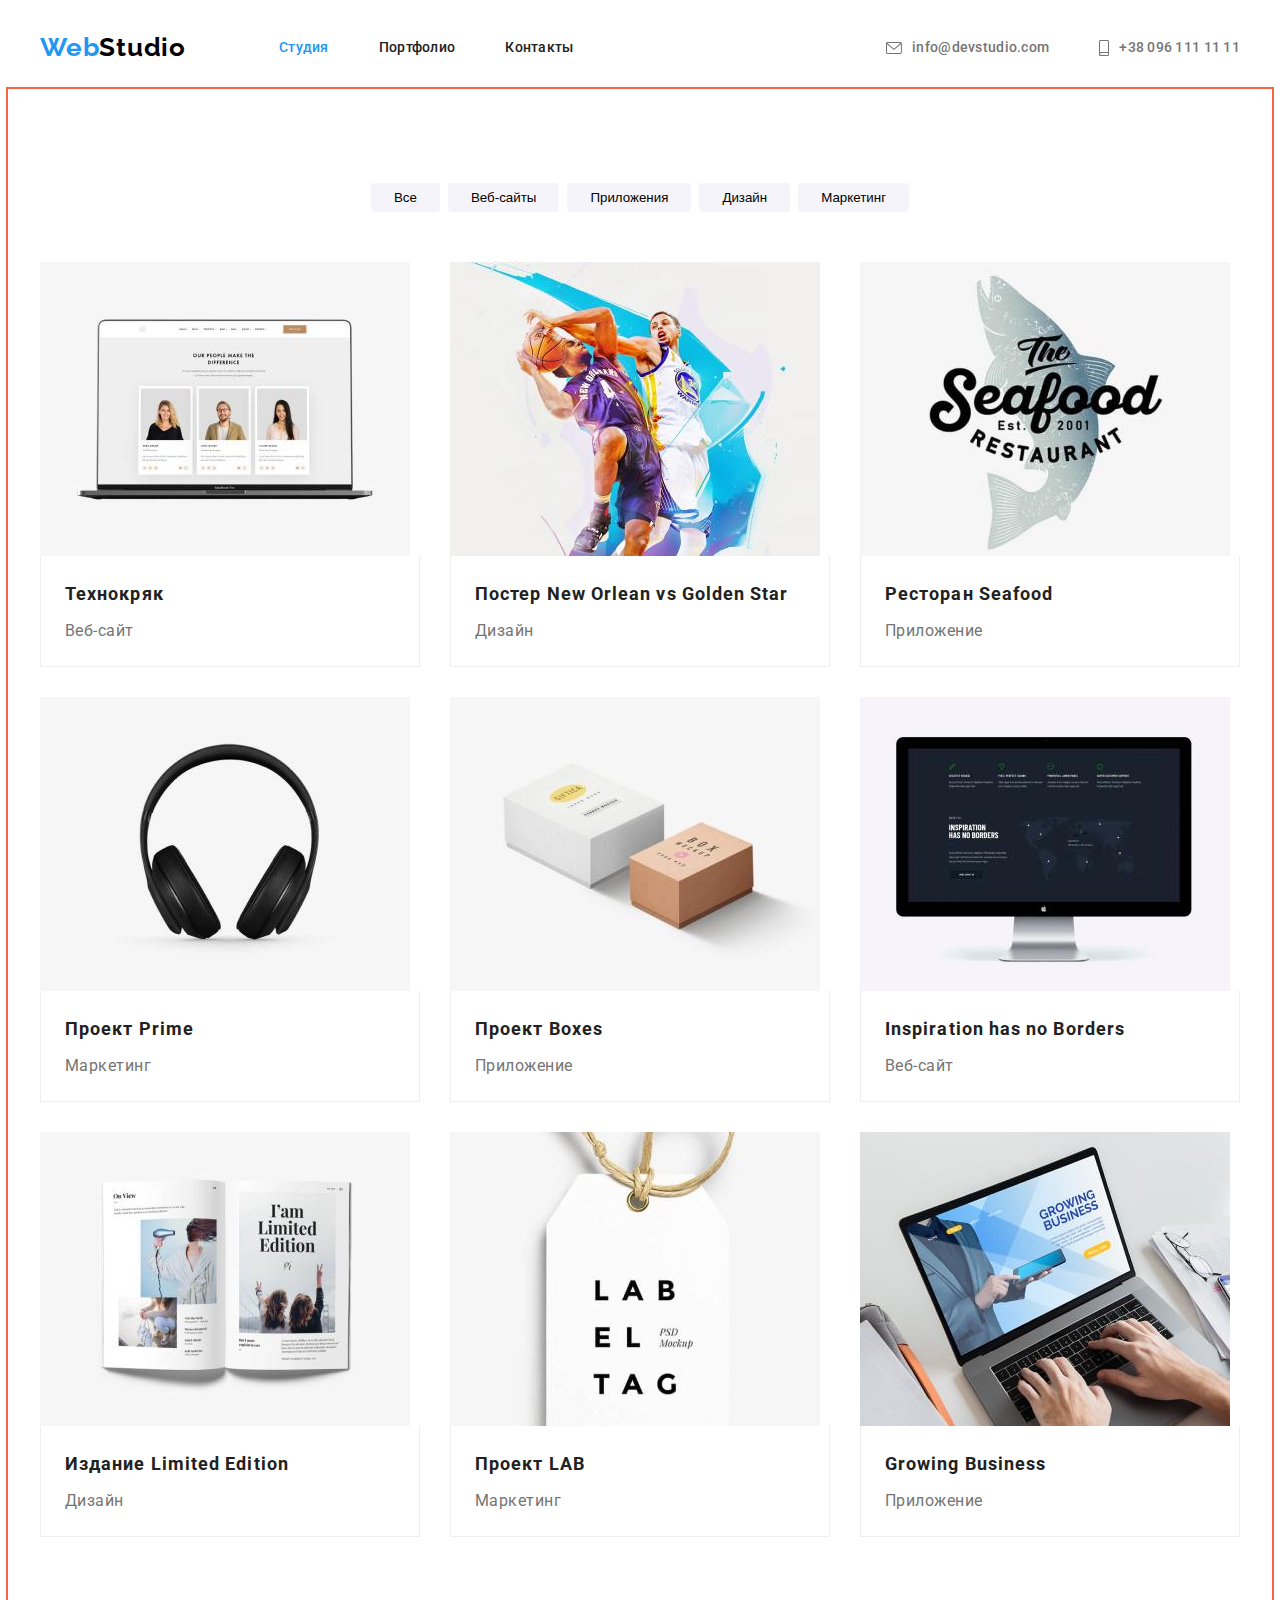
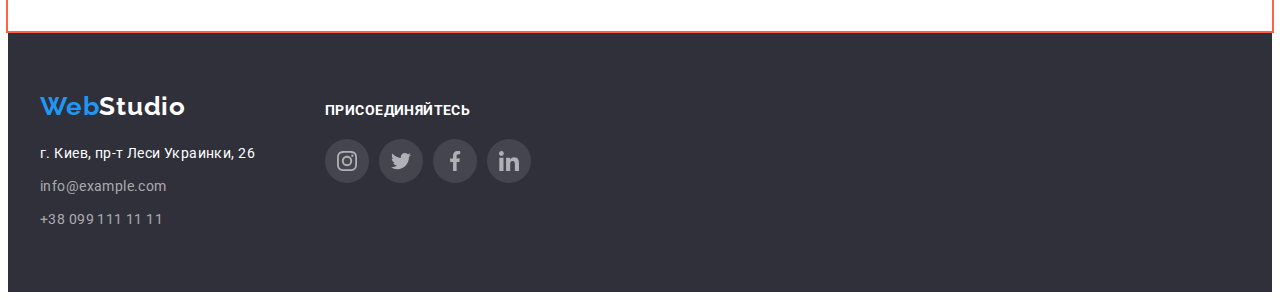
==== portfolio.html @ c6e849de "without-box-shadows" ====
<!DOCTYPE html>
<html lang="ru">
	<head>
		<meta charset="UTF-8" />
		<meta http-equiv="X-UA-Compatible" content="IE=edge" />
		<meta name="viewport" content="width=device-width, initial-scale=1.0" />
		<title>Студия</title>

		<link rel="stylesheet" href="https://cdnjs.cloudflare.com/ajax/libs/modern-normalize/1.1.0/modern-normalize.min.css"
			integrity="sha512-wpPYUAdjBVSE4KJnH1VR1HeZfpl1ub8YT/NKx4PuQ5NmX2tKuGu6U/JRp5y+Y8XG2tV+wKQpNHVUX03MfMFn9Q=="
			crossorigin="anonymous" referrerpolicy="no-referrer" />

		<link rel="preconnect" href="https://fonts.googleapis.com">
		<link rel="preconnect" href="https://fonts.gstatic.com" crossorigin>
		<link
			href="https://fonts.googleapis.com/css2?family=Raleway:wght@700&family=Roboto:wght@400;500;700;900&display=swap"
			rel="stylesheet">

		<link rel="stylesheet" href="./css/styles.css">
	</head>
<body>
	<!--HEADER-->
	<header class="page-header">
		<div class="container header-container">
			<nav class="site-nav">
				<a class="header-logo link" href=""><span class="accent">Web</span>Studio</a>
				<ul class="nav-list list">
					<li class="nav-list-item">
						<a class="nav-list-link link current" href="./index.html">Студия</a>
					</li>
					<li class="nav-list-item">
						<a class="nav-list-link link" href="./portfolio.html">Портфолио</a>
					</li>
					<li class="nav-list-item">
						<a class="nav-list-link link" href="">Контакты</a>
					</li>
				</ul>
			</nav>
			<ul class="contacts-list list">
				<li class="contacts-list-item">
					<a class="email link email-link" href="mailto:info@devstudio.com">
						<svg class="email-img" width="16" height="12">
							<use href="./images/icons.svg#envelope"></use>
						</svg>
						info@devstudio.com</a>
				</li>
				<li class="contacts-list-item">
					<a class="phone-number link phone-number-link" href="tel:+380961111111">
						<svg class="phone-number-img" width="10" height="16">
							<use href="./images/icons.svg#smartphone"></use>
						</svg>
						+38 096 111 11 11</a>
				</li>
			</ul>
		</div>
	</header>
	<main>
		<!--OUR-WORKS-->
		<section class="our-works section">
			<div class="container">
				<h1 class="visually-hidden">Наши работы</h1>
				<ul class="works-types-list list">
					<li class="works-types-item"><button class="works-types-btn" type="button">Все</button></li>
					<li class="works-types-item"><button class="works-types-btn" type="button">Веб-сайты</button></li>
					<li class="works-types-item"><button class="works-types-btn" type="button">Приложения</button></li>
					<li class="works-types-item"><button class="works-types-btn" type="button">Дизайн</button></li>
					<li class="works-types-item"><button class="works-types-btn" type="button">Маркетинг</button></li>
				</ul>
				<ul class="works-list list">
					<li class="works-list-item">
						<a class="works-list-link link" href="">
							<img class="works-list-img" src="./images/portfolio/portfolio-img-1.jpg" alt="фото людей на экране ноутбука"
								width="370" height="294" />
							<div class="works-list-desciption">
								<h2 class="works-list-title"> Технокряк</h2>
								<p class="works-list-type">Веб-сайт</p>
							</div>
						</a>
					</li>
					<li class="works-list-item">
						<a class="works-list-link link" href="">
							<img class="works-list-img" src="./images/portfolio/portfolio-img-2.jpg" alt="баскетболисты играют"
								width="370" height="294" />
							<div class="works-list-desciption">
								<h2 class="works-list-title">Постер<span lang="en"> New Orlean vs Golden Star</span></h2>
								<p class="works-list-type">Дизайн</p>
							</div>
						</a>
					</li>
					<li class="works-list-item">
						<a class="works-list-link link" href="">
							<img class="works-list-img" src="./images/portfolio/portfolio-img-3.jpg" alt="рыба и надпись" width="370"
								height="294" />
							<div class="works-list-desciption">
								<h2 class="works-list-title">Ресторан<span lang="en"> Seafood</span></h2>
								<p class="works-list-type">Приложение</p>
							</div>
						</a>
					</li>
					<li class="works-list-item">
						<a class="works-list-link link" href="">
							<img class="works-list-img" src="./images/portfolio/portfolio-img-4.jpg" alt="наушники" width="370"
								height="294" />
							<div class="works-list-desciption">
								<h2 class="works-list-title">Проект<span lang="en"> Prime</span></h2>
								<p class="works-list-type">Маркетинг</p>
							</div>
						</a>
					<li class="works-list-item">
						<a class="works-list-link link" href="">
							<img class="works-list-img" src="./images/portfolio/portfolio-img-5.jpg" alt="две коробки" width="370"
								height="294" />
							<div class="works-list-desciption">
								<h2 class="works-list-title">Проект<span lang="en"> Boxes</span></h2>
								<p class="works-list-type">Приложение</p>
							</div>
						</a>
					</li>
					<li class="works-list-item">
						<a class="works-list-link link" href="">
							<img class="works-list-img" src="./images/portfolio/portfolio-img-6.jpg" alt="экран компьютера" width="370"
								height="294" />
							<div class="works-list-desciption">
								<h2 class="works-list-title" lang="en">Inspiration has no Borders</h2>
								<p class="works-list-type">Веб-сайт</p>
							</div>
						</a>
					</li>
					<li class="works-list-item">
						<a class="works-list-link link" href="">
							<img class="works-list-img" src="./images/portfolio/portfolio-img-7.jpg" alt="разворот журнала" width="370"
								height="294" />
							<div class="works-list-desciption">
								<h2 class="works-list-title">Издание<span lang="en"> Limited Edition</span></h2>
								<p class="works-list-type">Дизайн</p>
							</div>
						</a>
					</li>
					<li class="works-list-item">
						<a class="works-list-link link" href="">
							<img class="works-list-img" src="./images/portfolio/portfolio-img-8.jpg" alt="бирка" width="370"
								height="294" />
							<div class="works-list-desciption">
								<h2 class="works-list-title">Проект<span lang="en"> LAB</span></h2>
								<p class="works-list-type">Маркетинг</p>
							</div>
						</a>
					</li>
					<li class="works-list-item">
						<a class="works-list-link link" href="">
							<img class="works-list-img" src="./images/portfolio/portfolio-img-9.jpg" alt="печатает на ноутбуке"
								width="370" height="294" />
							<div class="works-list-desciption">
								<h2 class="works-list-title" lang="en">Growing Business</h2>
								<p class="works-list-type">Приложение</p>
							</div>
						</a>
					</li>
				</ul>
			</div>
		</section>
	</main>
	<footer class="footer">
		<div class="container footer-container">
			<div class="footer-container-left">
				<a class="footer-logo link" href=""><span class="accent">Web</span>Studio</a>
				<address>
					<ul class="footer-contacts-list list">
						<li class="footer-contacts-list-item">
							<a class="address-link link" href="https://goo.gl/maps/RTk6qTBhX3mVBBe47" target="_blank"
								rel="noopener noreferrer">г. Киев, пр-т
								Леси Украинки, 26</a>
						</li>
						<li class="footer-contacts-list-item">
							<a class="contacts-list-link link" href="mailto:info@example.com">info@example.com</a>
						</li>
						<li class="footer-contacts-list-item">
							<a class="contacts-list-link link" href="tel:+380991111111">+38 099 111 11 11</a>
						</li>
					</ul>
				</address>
			</div>
			<div class="footer-container-right">
				<p class="action-text">ПРИСОЕДИНЯЙТЕСЬ</p>
				<ul class="footer-social-list list">
					<li class="footer-social-list-item">
						<a href="" class="footer-social-list-link">
							<svg class="footer-social-list-icon" width="20" height="20">
								<use href="./images/icons.svg#instagram"></use>
							</svg>
						</a>
					</li>
					<li class="footer-social-list-item">
						<a href="" class="footer-social-list-link">
							<svg class="footer-social-list-icon" width="20" height="20">
								<use href="./images/icons.svg#twitter"></use>
							</svg>
						</a>
					</li>
					<li class="footer-social-list-item">
						<a href="" class="footer-social-list-link">
							<svg class="footer-social-list-icon" width="20" height="20">
								<use href="./images/icons.svg#facebook"></use>
							</svg>
						</a>
					</li>
					<li class="footer-social-list-item">
						<a href="" class="footer-social-list-link">
							<svg class="footer-social-list-icon" width="20" height="20">
								<use href="./images/icons.svg#linkedin"></use>
							</svg>
						</a>
					</li>
				</ul>
			</div>
	
		</div>
	</footer>
</body>
</html>
---- css/styles.css ----
:root {
	--primary-font-family: 'Roboto', Verdana, Tahoma,sans-serif;
	--secondary-font-family: 'Raleway', Verdana, Tahoma, sans-serif;
	--primary-text-color: #757575;
	--secondary-text-color: #212121;
	--primary-white-color: #FFFFFF;
	--accent-color: #2196F3;
	--icon-color: #AFB1B8;
	--secondary-background-color: #F5F4FA;
	
}

h1,
h2,
h3,
h4,
h5,
h6,
p {
	margin-top: 0;
	margin-bottom: 0;
}

ul {
	margin-top: 0;
	margin-bottom: 0;
	padding-left: 0;
}

img {
	display: block;
}

.link {
	text-decoration: none;
}

.list {
	list-style: none;
}

body {
	font-family: var(--primary-font-family);
	color: var(--primary-text-color);
}

.container {
	width: 1200px;
	padding-left: 15px;
	padding-right: 15px;
	margin-left: auto;
	margin-right: auto;
	/* outline: 2px solid teal; */
	}

.section {
	padding-top: 94px;
	padding-bottom: 94px;
	outline: 2px solid tomato;
}

/* =============== COMPONENTS =============== */

.title {
	margin-bottom: 50px;

	font-weight: 700;
	font-size: 36px;
	line-height: 1.67;
	text-align: center;		
	letter-spacing: 0.03em;
	color: var(--secondary-text-color);
}


/* =============== HEADER =============== */
.page-header {
		border-bottom-width: 1px;
		border-bottom-style: solid;
		border-bottom-color:#ECECEC;
		'/* outline: 2px solid tomato; */'
}

.header-container {
		display: flex;
		align-items: center;
}

.site-nav {
		display: flex;
		align-items: center;
	}

.nav-list-link{
	display: block;
	padding-top: 32px;
	padding-bottom: 32px;
}

.header-logo {
	padding-top: 24px;
	padding-bottom: 25px;
	margin-right: 93px;
	font-family: var(--secondary-font-family);
	font-weight: 700;
	font-size: 26px;
	line-height: 1.19;
	letter-spacing: 0.03em;
	color: #000000;
}

.nav-list {
	display: flex;
	align-items: center;
}

.nav-list-item:not(:last-child) {
	margin-right: 50px;
}

.contacts-list {
	display: flex;
	align-items: center;
	margin-left: auto;
}

.accent {
	color: var(--accent-color)
}

.nav-list-link {
	font-weight: 500;
	font-size: 14px;
	line-height: 1.14;
	letter-spacing: 0.02em;
	color: var(--secondary-text-color);
}
.nav-list-link:hover, 
.nav-list-link:focus {
	color: var(--accent-color);
}

.current{
	color: var(--accent-color);
}

.contacts-list-item:not(:last-child){
	margin-right: 50px;
	margin-left: auto;
}

.email {
	font-weight: 500;
	font-size: 14px;
	line-height: 1.14;
	letter-spacing: 0.02em;
	color: inherit;
}
.email-link{
	display: flex;
	align-items: center;

}

.email:hover,
.email:focus {
	color: var(--accent-color);
}

.email:hover .email-img, 
.email:focus .email-img{
	fill: var(--accent-color);
	}

.email-img{
	margin-right: 10px;
	fill:var(--primary-text-color);
}

.phone-number {
	font-weight: 500;
	font-size: 14px;
	line-height: 1.14;
	letter-spacing: 0.02em;
	color: inherit;
}

.phone-number-link{
	display: flex;
	align-items: center;
}

.phone-number:hover,
.phone-number:focus {
	color: var(--accent-color);
}

.phone-number:hover .phone-number-img,
.phone-number:focus .phone-number-img {
	fill: var(--accent-color);
}

.phone-number-img{
	margin-right: 10px;
	fill: var(--primary-text-color);
}
/* =============== /HEADER =============== */

/* =============== HERO =============== */
.hero{	
	padding-top: 200px;
	padding-bottom: 200px;
	margin-left: auto;
	margin-right: auto;

	/* background-color: #2F303A; */
	text-align: center;
}

.overlay{
		min-height: 600px;
		max-width: 1600px;
		margin-left: auto;
		margin-right: auto;
		background-image: linear-gradient(rgba(47, 48, 58, 0.4), rgba(47, 48, 58, 0.4)),
		url(../images/hero/hero-bg.jpg);
		background-size: cover;
		background-repeat: no-repeat;
		background-position: center;
		background-color: #C4C4C4;
}

.main-title {
	max-width: 696px;
	margin: 0 auto 30px;

	font-weight: 900;
	font-size: 44px;
	line-height: 1.36;
	letter-spacing: 0.06em;
	text-transform: uppercase;
	color: var(--primary-white-color);
}

.modal-btn {
	border: 1px solid transparent;
	border-radius: 4px;
	padding: 10px 32px;
	min-width: 200px;
	margin-left: auto;
	margin-right: auto;

	font-family: inherit;
	font-weight: 700;
	font-size: 16px;
	line-height: 1.88;
	align-items: center;
	letter-spacing: 0.06em;
	color: var(--primary-white-color);
	background-color: var(--accent-color);
	cursor: pointer;
}

.modal-btn:hover,
.modal-btn:focus {
	background-color:#188CE8;
}

/* =============== /HERO =============== */

/* =============== ADVANTAGES =============== */
.visually-hidden {
	position: absolute;
	width: 1px;
	height: 1px;
	margin: -1px;
	border: 0;
	padding: 0;

	white-space: nowrap;
	clip-path: inset(100%);
	clip: rect(0 0 0 0);
	overflow: hidden;
}

.advantages-list {
		display: flex;
		align-items: center;
}

.advantages-list-item{
	max-width: 270px;
}

.advantages-list-item:not(:last-child) {
	margin-right: 30px;
}

.advantages-list-div{
	display: flex;
	max-width: 270px;
	height: 120px;
	margin-bottom: 30px;
	border-radius: 4px;
	background: var(--secondary-background-color);
}

.advantages-list-img{
	margin: 25px auto;
	
}

.advantages-list-title{
	margin-bottom: 10px;

	font-weight: 700;
	font-size: 14px;
	line-height: 1.14;
	letter-spacing: 0.03em;
	text-transform: uppercase;
	color: var(--secondary-text-color);
}

.advantages-list-description{
	font-size: 14px;
	line-height: 1.71;
	letter-spacing: 0.03em;
}
/* =============== /ADVANTAGES =============== */

/* =============== SERVICES =============== */
.services {
	padding-top: 0;
}

.services-list {
	display: flex;
}

.services-list-item:not(:last-child) {
	margin-right: 30px;
}

/* =============== /SERVICES =============== */


/* =============== OUR TEAM=============== */
.employees-section{
	background-color: var(--secondary-background-color);
}

.employees {
	display: flex;
	flex-wrap: wrap;
	margin-left: -30px;
	margin-top: -30px;
}

.employees-card {
	flex-basis: calc((100% - 120px) / 4);
	margin-left: 30px;
	margin-top: 30px;

	box-shadow: 
		0px 1px 3px rgba(0, 0, 0, 0.12),
		0px 1px 1px rgba(0, 0, 0, 0.14),
		0px 2px 1px rgba(0, 0, 0, 0.2);
	/* border-radius: 0px 0px 4px 4px; */
}

.employees-description {
	padding-top: 30px; 
	padding-bottom: 30px;
	padding-left: 10px;
	padding-right: 10px;
	background-color: var(--primary-white-color);
}

.employees-name{
	margin-bottom: 10px;
	
	font-weight: 500;
	font-size: 16px;
	line-height: 1.19;
	text-align: center;
	letter-spacing: 0.03em;
	color: var(--secondary-text-color);
}

.employees-position{
	padding-bottom: 16px;
	font-size: 16px;
	line-height: 1.19;
	text-align: center;
	letter-spacing: 0.03em;
}
.social-list{
	display: flex;
	justify-content: center;
}

.social-list-item:not(:last-child) {
	margin-right: 10px;
}

.social-list-link {
	display: flex;
	align-items: center;
	justify-content: center;
	width: 44px;
	height: 44px;
	border-radius: 50%;
}

.social-list-link:hover,
.social-list-link:focus {
	background-color: var(--accent-color);
}

.social-list-icon {
	fill: var(--icon-color);
}

.social-list-link:hover .social-list-icon,
.social-list-link:focus .social-list-icon {
	fill: var(--primary-white-color);
	stroke: var(--primary-white-color);
}

/* =============== /OUR TEAM =============== */

/* =============== OUR CLIENTS =============== */
.clients-list{
	display: flex;
	align-items: center;
	justify-content: center;
}

.clients-list-item{
	display: flex;
	width: 170px;
	height: 92px;
	border: 1px solid;
	border-color: var(--icon-color);
	border-radius: 4px;
}

.clients-list-item:not(:last-child) {
	margin-right: 30px;
}

.clients-list-link{
	display: flex;
	align-items: center;
	justify-content: center;
	margin: 16px auto;
}

.clients-list-img{
	fill: var(--icon-color);
}

.clients-list-item:hover,
.clients-list-item:focus {
	border-color: var(--accent-color);
} */

.social-list-icon {
	fill: var(--icon-color);
}

.clients-list-item:hover .clients-list-img,
.clients-list-item:focus .clients-list-img {
	fill: var(--accent-color);
}


/* =============== /OUR CLIENTS =============== */

/* =============== OUR WORKS =============== */
.works-types-list {
	margin-bottom: 50px;
	display: flex;
	justify-content: center;
	align-items: center;
}

.works-types-item{
	font-weight: 500;
	font-size: 16px;
	line-height: 1.62;
	text-align: center;
	letter-spacing: 0.03em;
	color: var(--secondary-text-color);
}

.works-types-item:not(:last-child) {
	margin-right: 8px;
}

.works-types-btn {
	border: 1px solid transparent;
	border-radius: 4px;
	padding: 6px 22px;
	margin-left: auto;
	margin-right: auto;
	background-color: var(--secondary-background-color);
	cursor: pointer;
}

.works-types-btn:hover,
.works-types-btn:focus {
	color: var(--primary-white-color);
	background-color: var(--accent-color);
}	
.works-list {
	display: flex;
	flex-wrap: wrap;
	margin-left: -30px;
	margin-top: -30px;
}

.works-list-item {
	flex-basis: calc((100% - 90px) / 3);
	margin-left: 30px;
	margin-top: 30px;
}

.works-list-desciption {
	padding: 20px 24px;
	border-right: 1px solid #EEEEEE;
	border-bottom: 1px solid #EEEEEE;
	border-left: 1px solid #EEEEEE;
	
	background-color: var(--primary-white-color);
}

.works-list-title{
	margin-bottom: 4px;
	font-weight: 700;
	font-size: 18px;
	line-height: 2;
	letter-spacing: 0.06em;
	color: var(--secondary-text-color);
}

.works-list-type{
	font-size: 16px;
	line-height: 1.88;
	letter-spacing: 0.03em;
	color: var(--primary-text-color)
}

/* =============== FOOTER =============== */
.footer{
	padding-top: 60px;
	padding-bottom: 60px;
	background-color:#2F303A;
}

.footer-container{
	display: flex;
}

.footer-container-left {
	margin-right: 70px;
}

.footer-logo {
	display: inline-block;
	margin-bottom: 20px;

	font-family: var(--secondary-font-family);
	font-weight: 700;
	font-size: 26px;
	line-height: 1.19;
	letter-spacing: 0.03em;
	color: var(--primary-white-color);
}

.accent {
	color: var(--accent-color)
}

.footer-contacts-list-item:not(:last-child) {
	margin-bottom: 9px;
}

.address-link{
	font-style: normal;
	font-size: 14px;
	line-height: 1.71;
	letter-spacing: 0.03em;
	color: var(--primary-white-color);
}

.address-link:hover,
.address-link:focus{
	color: var(--accent-color);
}
.contacts-list-link{
	font-style: normal;
	font-size: 14px;
	line-height: 1.71;
	letter-spacing: 0.03em;
	color: rgba(255, 255, 255, 0.6);
}

.contacts-list-link:hover,
.contacts-list-link:focus{
	color: var(--accent-color);
}

.footer-container-right{
	/* display: flex;
	flex-direction: column;
	align-items: flex-start; */
	margin-top: 12px;
}

.action-text{
	margin-bottom: 20px;
	font-family: var(--primary-font-family);
	font-weight: 700;
	font-size: 14px;
	line-height: 1.14;
	letter-spacing: 0.03em;
	text-transform: uppercase;
	color: var(--primary-white-color);
}

.footer-social-list {
	display: flex;
	justify-content: center;
}

.footer-social-list-item:not(:last-child) {
	margin-right: 10px;
}

.footer-social-list-link {
	display: flex;
	align-items: center;
	justify-content: center;
	width: 44px;
	height: 44px;
	border-radius: 50%;
	background-color: rgba(255, 255, 255, 0.1);
}

.footer-social-list-link:hover,
.footer-social-list-link:focus {
	background-color: var(--accent-color);
}

.footer-social-list-icon {
	fill: var(--icon-color);
}

.footer-social-list-link:hover .footer-social-list-icon,
.footer-ocial-list-link:focus .footer-social-list-icon {
	fill: var(--primary-white-color);
}
/* =============== /FOOTER =============== */
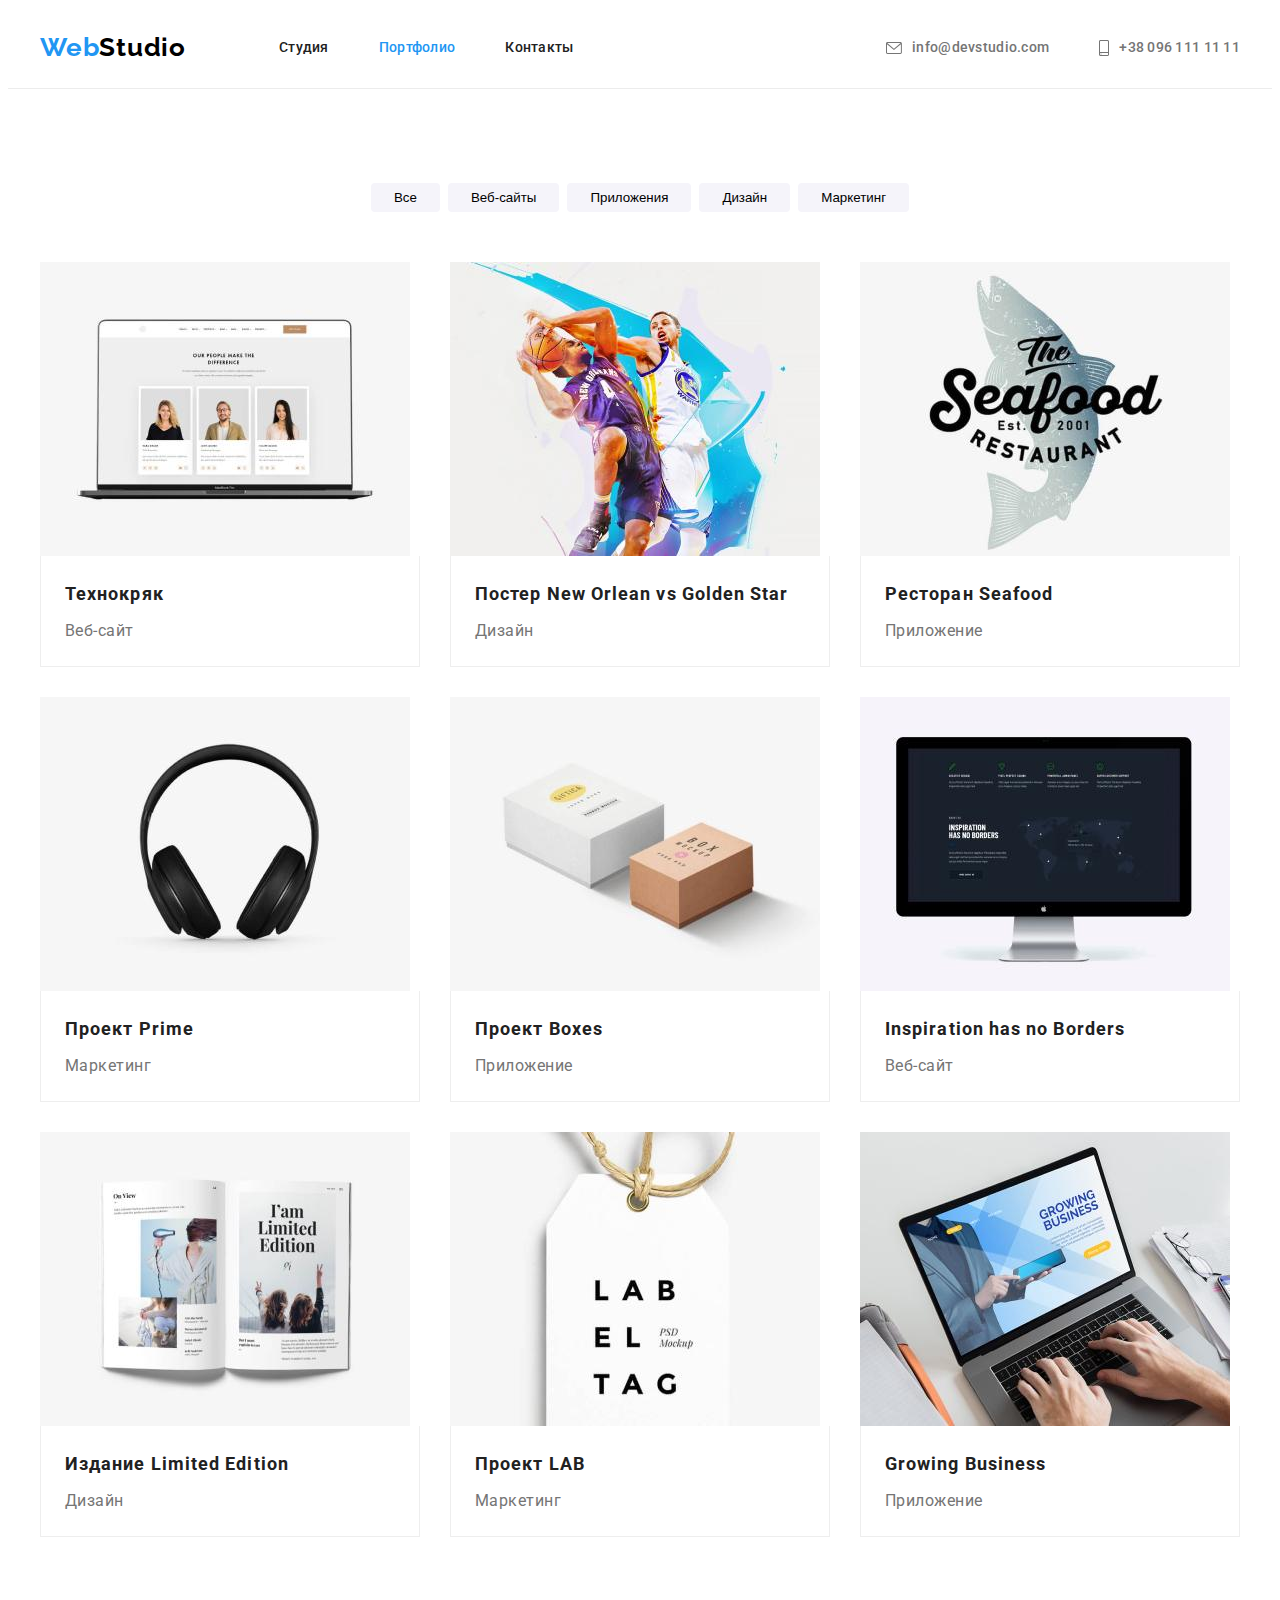
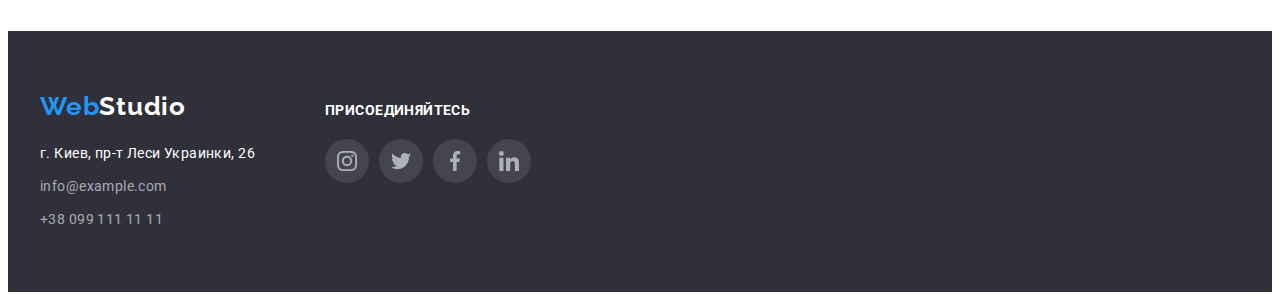
==== commit ee5ced79: "final-hw4-done" ====
--- a/portfolio.html
+++ b/portfolio.html
@@ -23,13 +23,13 @@
 	<header class="page-header">
 		<div class="container header-container">
 			<nav class="site-nav">
-				<a class="header-logo link" href=""><span class="accent">Web</span>Studio</a>
+				<a class="header-logo link" href="./index.html"><span class="accent">Web</span>Studio</a>
 				<ul class="nav-list list">
 					<li class="nav-list-item">
-						<a class="nav-list-link link current" href="./index.html">Студия</a>
+						<a class="nav-list-link link" href="./index.html">Студия</a>
 					</li>
 					<li class="nav-list-item">
-						<a class="nav-list-link link" href="./portfolio.html">Портфолио</a>
+						<a class="nav-list-link link current" href="./portfolio.html">Портфолио</a>
 					</li>
 					<li class="nav-list-item">
 						<a class="nav-list-link link" href="">Контакты</a>
@@ -163,7 +163,7 @@
 	<footer class="footer">
 		<div class="container footer-container">
 			<div class="footer-container-left">
-				<a class="footer-logo link" href=""><span class="accent">Web</span>Studio</a>
+				<a class="footer-logo link" href="./index.html"><span class="accent">Web</span>Studio</a>
 				<address>
 					<ul class="footer-contacts-list list">
 						<li class="footer-contacts-list-item">
--- a/css/styles.css
+++ b/css/styles.css
@@ -56,7 +56,7 @@
 .section {
 	padding-top: 94px;
 	padding-bottom: 94px;
-	outline: 2px solid tomato;
+	/* outline: 2px solid tomato; */
 }
 
 /* =============== COMPONENTS =============== */
@@ -360,12 +360,12 @@
 	flex-basis: calc((100% - 120px) / 4);
 	margin-left: 30px;
 	margin-top: 30px;
+	border-radius: 0px 0px 4px 4px;
 
 	box-shadow: 
 		0px 1px 3px rgba(0, 0, 0, 0.12),
 		0px 1px 1px rgba(0, 0, 0, 0.14),
 		0px 2px 1px rgba(0, 0, 0, 0.2);
-	/* border-radius: 0px 0px 4px 4px; */
 }
 
 .employees-description {
@@ -512,6 +512,7 @@
 .works-types-btn:focus {
 	color: var(--primary-white-color);
 	background-color: var(--accent-color);
+	box-shadow: 0px 3px 1px rgba(0, 0, 0, 0.1), 0px 1px 2px rgba(0, 0, 0, 0.08), 0px 2px 2px rgba(0, 0, 0, 0.12);
 }	
 .works-list {
 	display: flex;
@@ -524,6 +525,11 @@
 	flex-basis: calc((100% - 90px) / 3);
 	margin-left: 30px;
 	margin-top: 30px;
+}
+
+.works-list-item:hover,
+.works-list-item:focus{
+	box-shadow: 0px 1px 1px rgba(0, 0, 0, 0.12), 0px 4px 4px rgba(0, 0, 0, 0.06), 1px 4px 6px rgba(0, 0, 0, 0.16);
 }
 
 .works-list-desciption {
